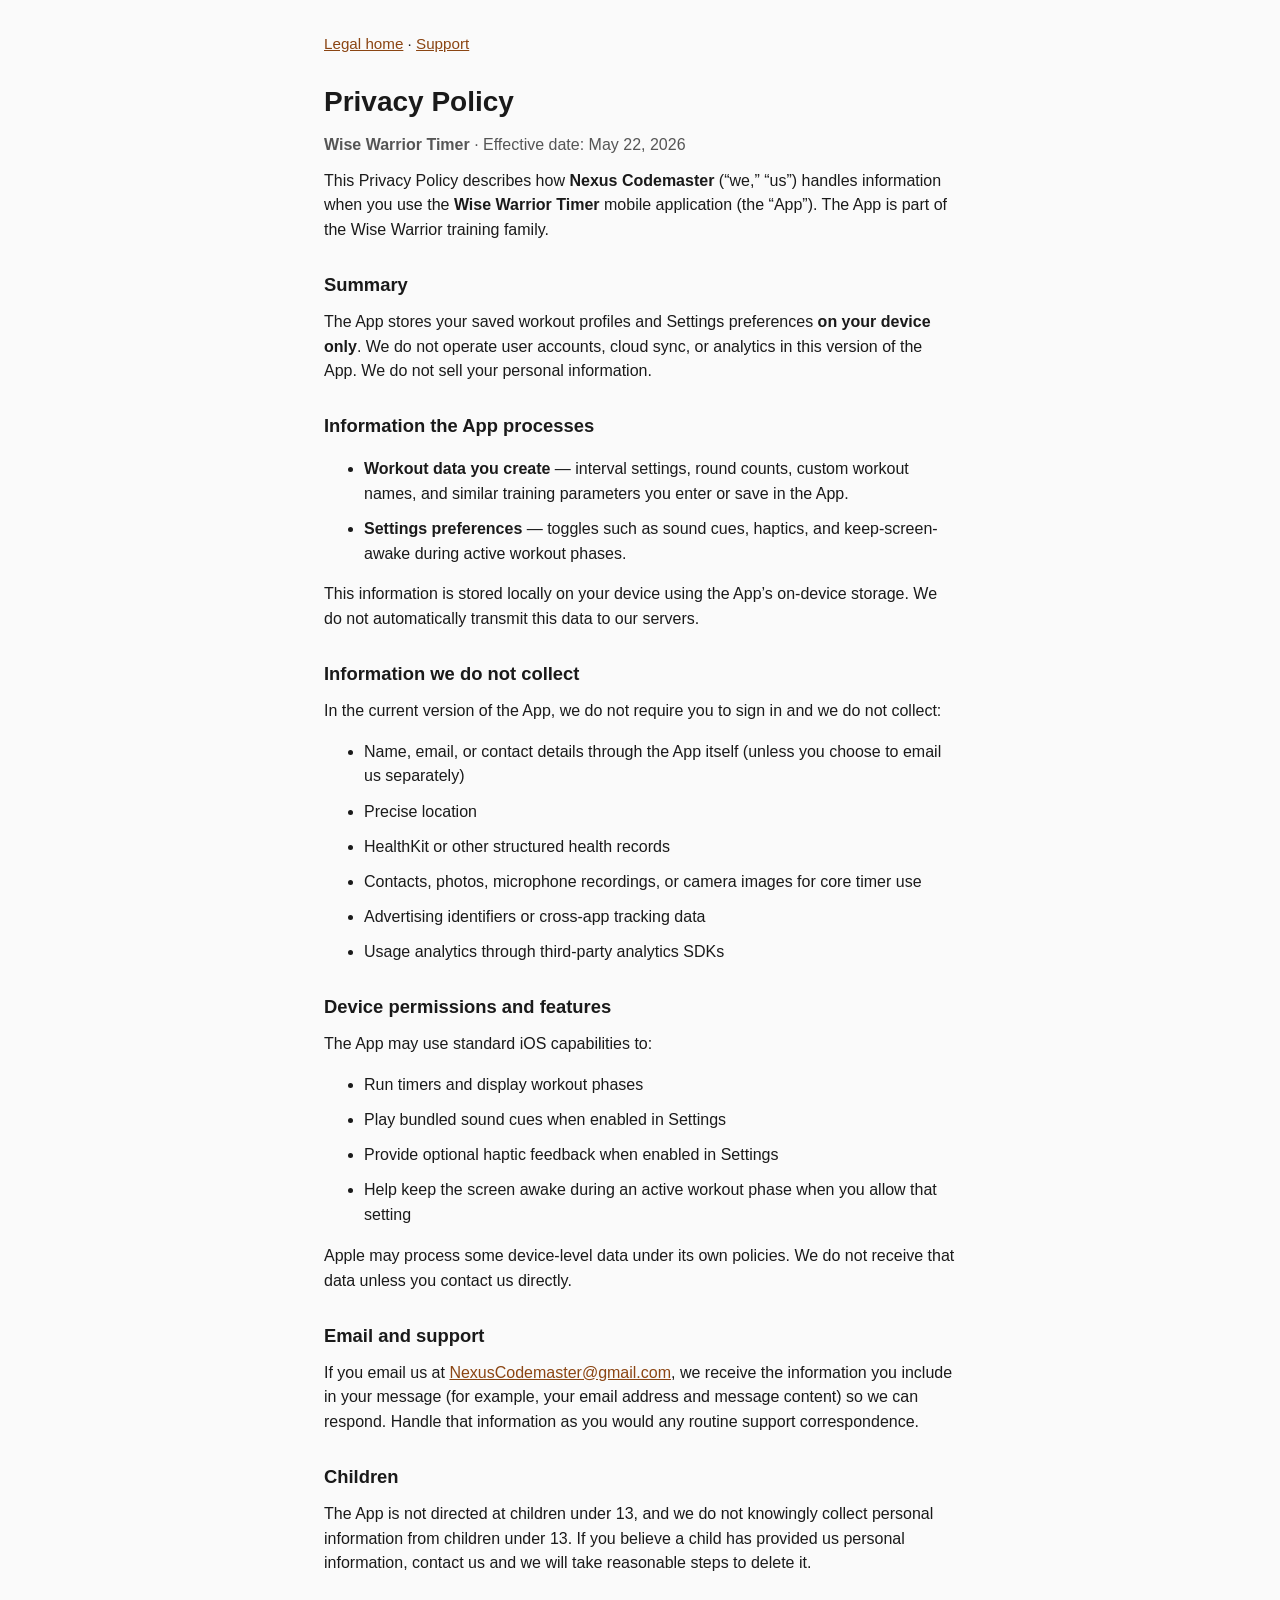
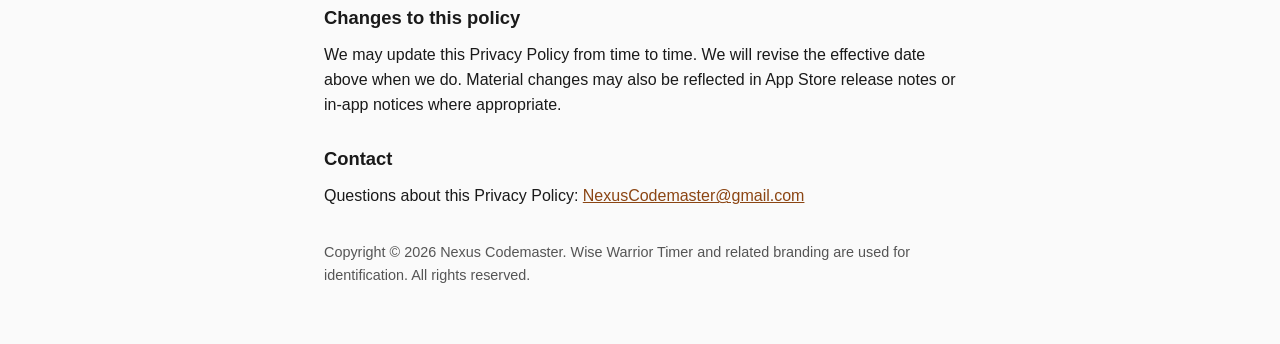
==== privacy.html @ 2494c02e "Add Wise Warrior Timer public privacy and support pages" ====
<!DOCTYPE html>
<html lang="en">
  <head>
    <meta charset="utf-8" />
    <meta name="viewport" content="width=device-width, initial-scale=1" />
    <title>Privacy Policy — Wise Warrior Timer</title>
    <link rel="stylesheet" href="styles.css" />
  </head>
  <body>
    <main>
      <nav><a href="index.html">Legal home</a> · <a href="support.html">Support</a></nav>
      <h1>Privacy Policy</h1>
      <p class="lede"><strong>Wise Warrior Timer</strong> · Effective date: May 22, 2026</p>

      <p>
        This Privacy Policy describes how <strong>Nexus Codemaster</strong> (“we,” “us”) handles information
        when you use the <strong>Wise Warrior Timer</strong> mobile application (the “App”). The App is part of
        the Wise Warrior training family.
      </p>

      <h2>Summary</h2>
      <p>
        The App stores your saved workout profiles and Settings preferences <strong>on your device only</strong>.
        We do not operate user accounts, cloud sync, or analytics in this version of the App. We do not sell your
        personal information.
      </p>

      <h2>Information the App processes</h2>
      <ul>
        <li>
          <strong>Workout data you create</strong> — interval settings, round counts, custom workout names, and
          similar training parameters you enter or save in the App.
        </li>
        <li>
          <strong>Settings preferences</strong> — toggles such as sound cues, haptics, and keep-screen-awake
          during active workout phases.
        </li>
      </ul>
      <p>
        This information is stored locally on your device using the App’s on-device storage. We do not
        automatically transmit this data to our servers.
      </p>

      <h2>Information we do not collect</h2>
      <p>In the current version of the App, we do not require you to sign in and we do not collect:</p>
      <ul>
        <li>Name, email, or contact details through the App itself (unless you choose to email us separately)</li>
        <li>Precise location</li>
        <li>HealthKit or other structured health records</li>
        <li>Contacts, photos, microphone recordings, or camera images for core timer use</li>
        <li>Advertising identifiers or cross-app tracking data</li>
        <li>Usage analytics through third-party analytics SDKs</li>
      </ul>

      <h2>Device permissions and features</h2>
      <p>The App may use standard iOS capabilities to:</p>
      <ul>
        <li>Run timers and display workout phases</li>
        <li>Play bundled sound cues when enabled in Settings</li>
        <li>Provide optional haptic feedback when enabled in Settings</li>
        <li>Help keep the screen awake during an active workout phase when you allow that setting</li>
      </ul>
      <p>
        Apple may process some device-level data under its own policies. We do not receive that data unless you
        contact us directly.
      </p>

      <h2>Email and support</h2>
      <p>
        If you email us at
        <a href="mailto:NexusCodemaster@gmail.com">NexusCodemaster@gmail.com</a>, we receive the information you
        include in your message (for example, your email address and message content) so we can respond. Handle
        that information as you would any routine support correspondence.
      </p>

      <h2>Children</h2>
      <p>
        The App is not directed at children under 13, and we do not knowingly collect personal information from
        children under 13. If you believe a child has provided us personal information, contact us and we will
        take reasonable steps to delete it.
      </p>

      <h2>Changes to this policy</h2>
      <p>
        We may update this Privacy Policy from time to time. We will revise the effective date above when we do.
        Material changes may also be reflected in App Store release notes or in-app notices where appropriate.
      </p>

      <h2>Contact</h2>
      <p>
        Questions about this Privacy Policy:
        <a href="mailto:NexusCodemaster@gmail.com">NexusCodemaster@gmail.com</a>
      </p>
      <p class="fine">
        Copyright © 2026 Nexus Codemaster. Wise Warrior Timer and related branding are used for identification.
        All rights reserved.
      </p>
    </main>
  </body>
</html>
---- styles.css ----
:root {
  color-scheme: light dark;
  --text: #1a1a1a;
  --muted: #555;
  --bg: #fafafa;
  --card: #fff;
  --link: #8b4513;
  --border: #e5e5e5;
}

@media (prefers-color-scheme: dark) {
  :root {
    --text: #f2f2f2;
    --muted: #aaa;
    --bg: #111;
    --card: #1a1a1a;
    --link: #d4a574;
    --border: #333;
  }
}

* {
  box-sizing: border-box;
}

body {
  margin: 0;
  font-family: -apple-system, BlinkMacSystemFont, 'Segoe UI', Roboto, Helvetica, Arial, sans-serif;
  line-height: 1.55;
  color: var(--text);
  background: var(--bg);
}

main {
  max-width: 42rem;
  margin: 0 auto;
  padding: 2rem 1.25rem 3rem;
}

h1 {
  font-size: 1.75rem;
  margin: 0 0 0.5rem;
}

h2 {
  font-size: 1.15rem;
  margin: 1.75rem 0 0.5rem;
}

p,
li {
  margin: 0.65rem 0;
}

.lede {
  color: var(--muted);
}

a {
  color: var(--link);
}

.fine {
  font-size: 0.9rem;
  color: var(--muted);
  margin-top: 2rem;
}

nav {
  margin-bottom: 1.5rem;
  font-size: 0.95rem;
}
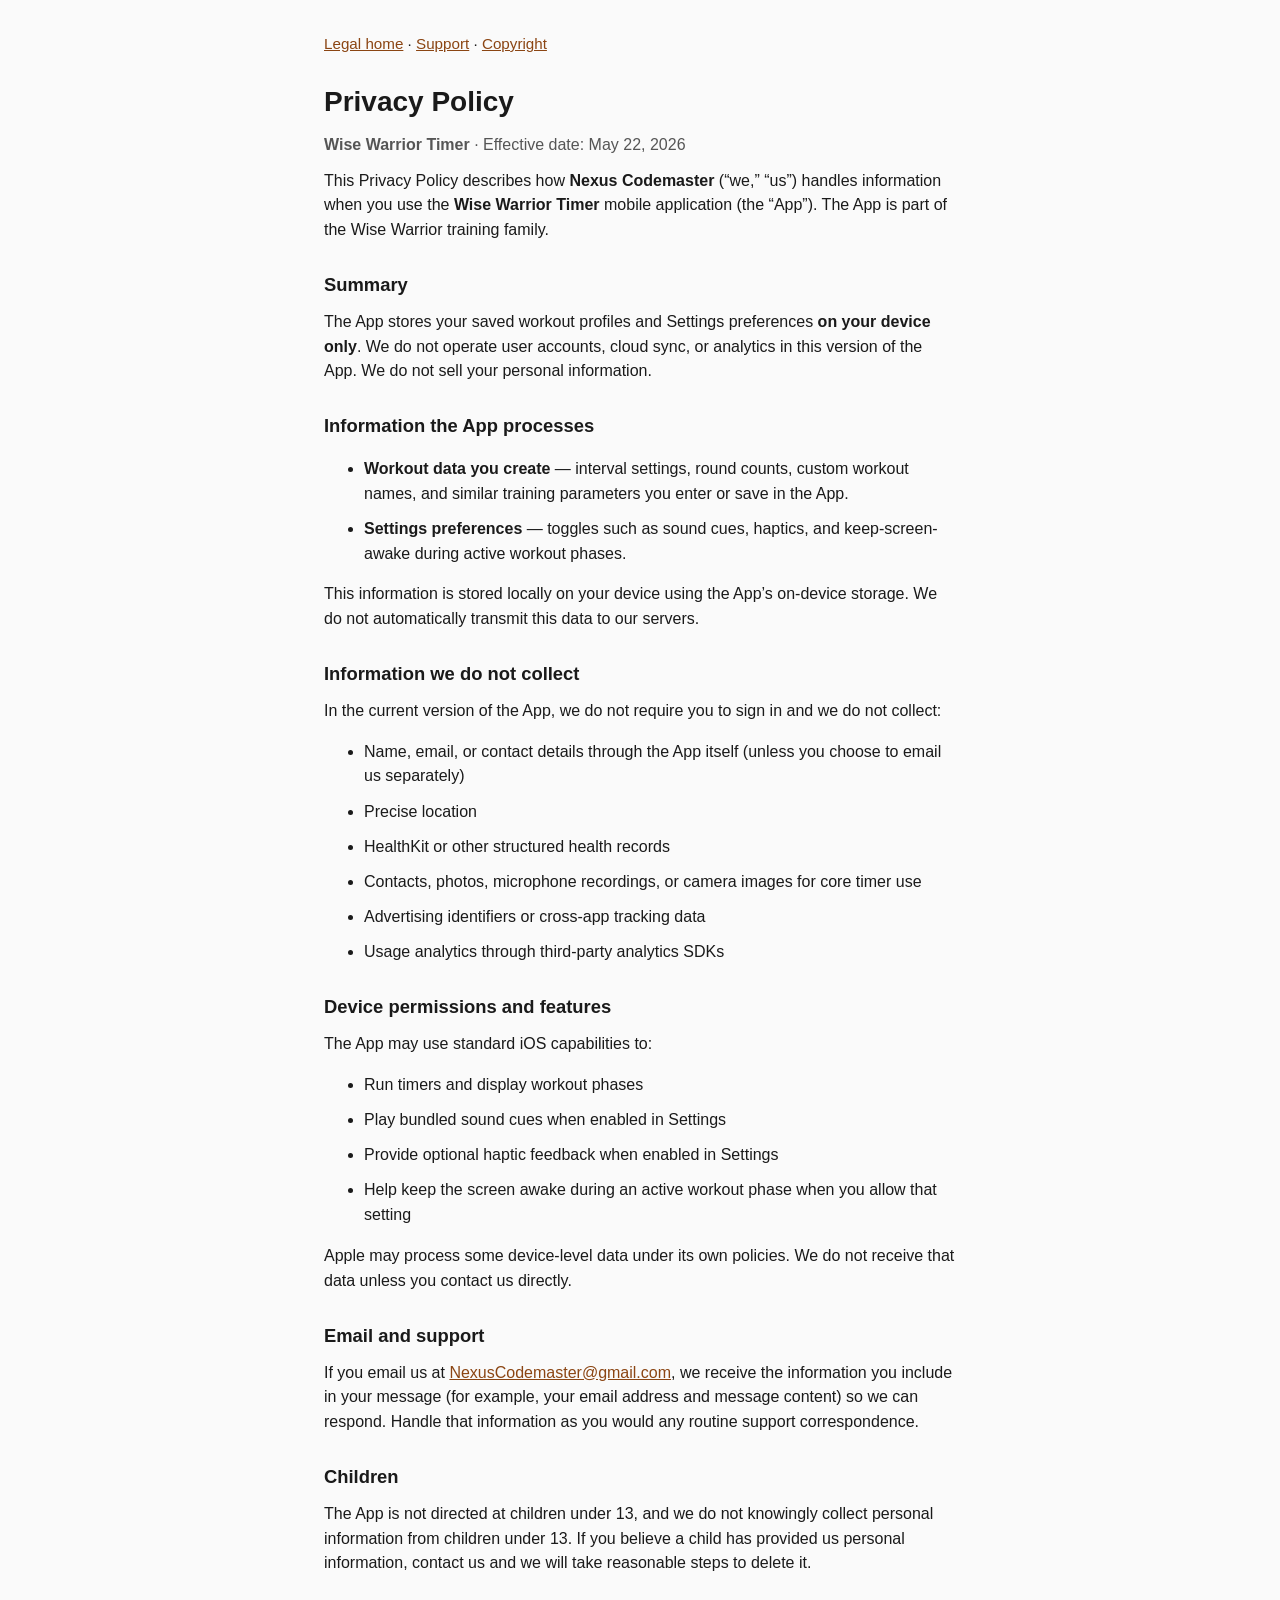
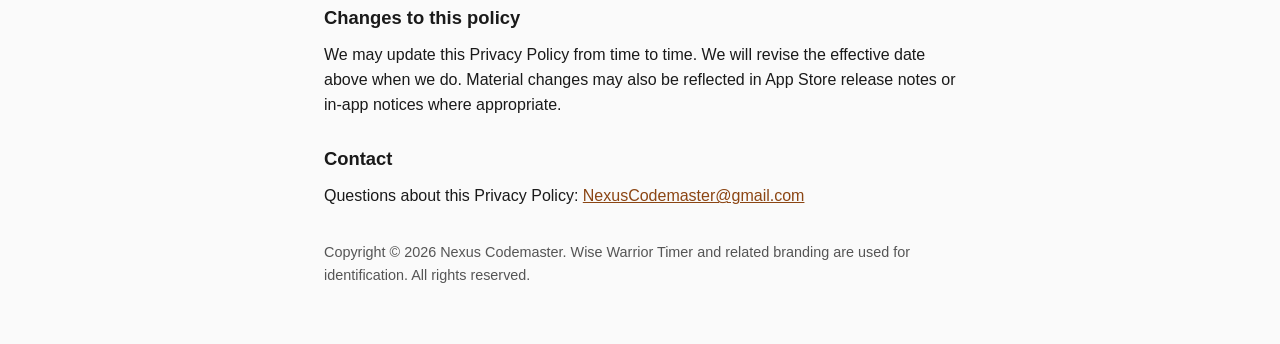
==== commit 7ee95915: "Add copyright and IP page with third-party sound notice" ====
--- a/privacy.html
+++ b/privacy.html
@@ -8,7 +8,7 @@
   </head>
   <body>
     <main>
-      <nav><a href="index.html">Legal home</a> · <a href="support.html">Support</a></nav>
+      <nav><a href="index.html">Legal home</a> · <a href="support.html">Support</a> · <a href="copyright.html">Copyright</a></nav>
       <h1>Privacy Policy</h1>
       <p class="lede"><strong>Wise Warrior Timer</strong> · Effective date: May 22, 2026</p>
 
